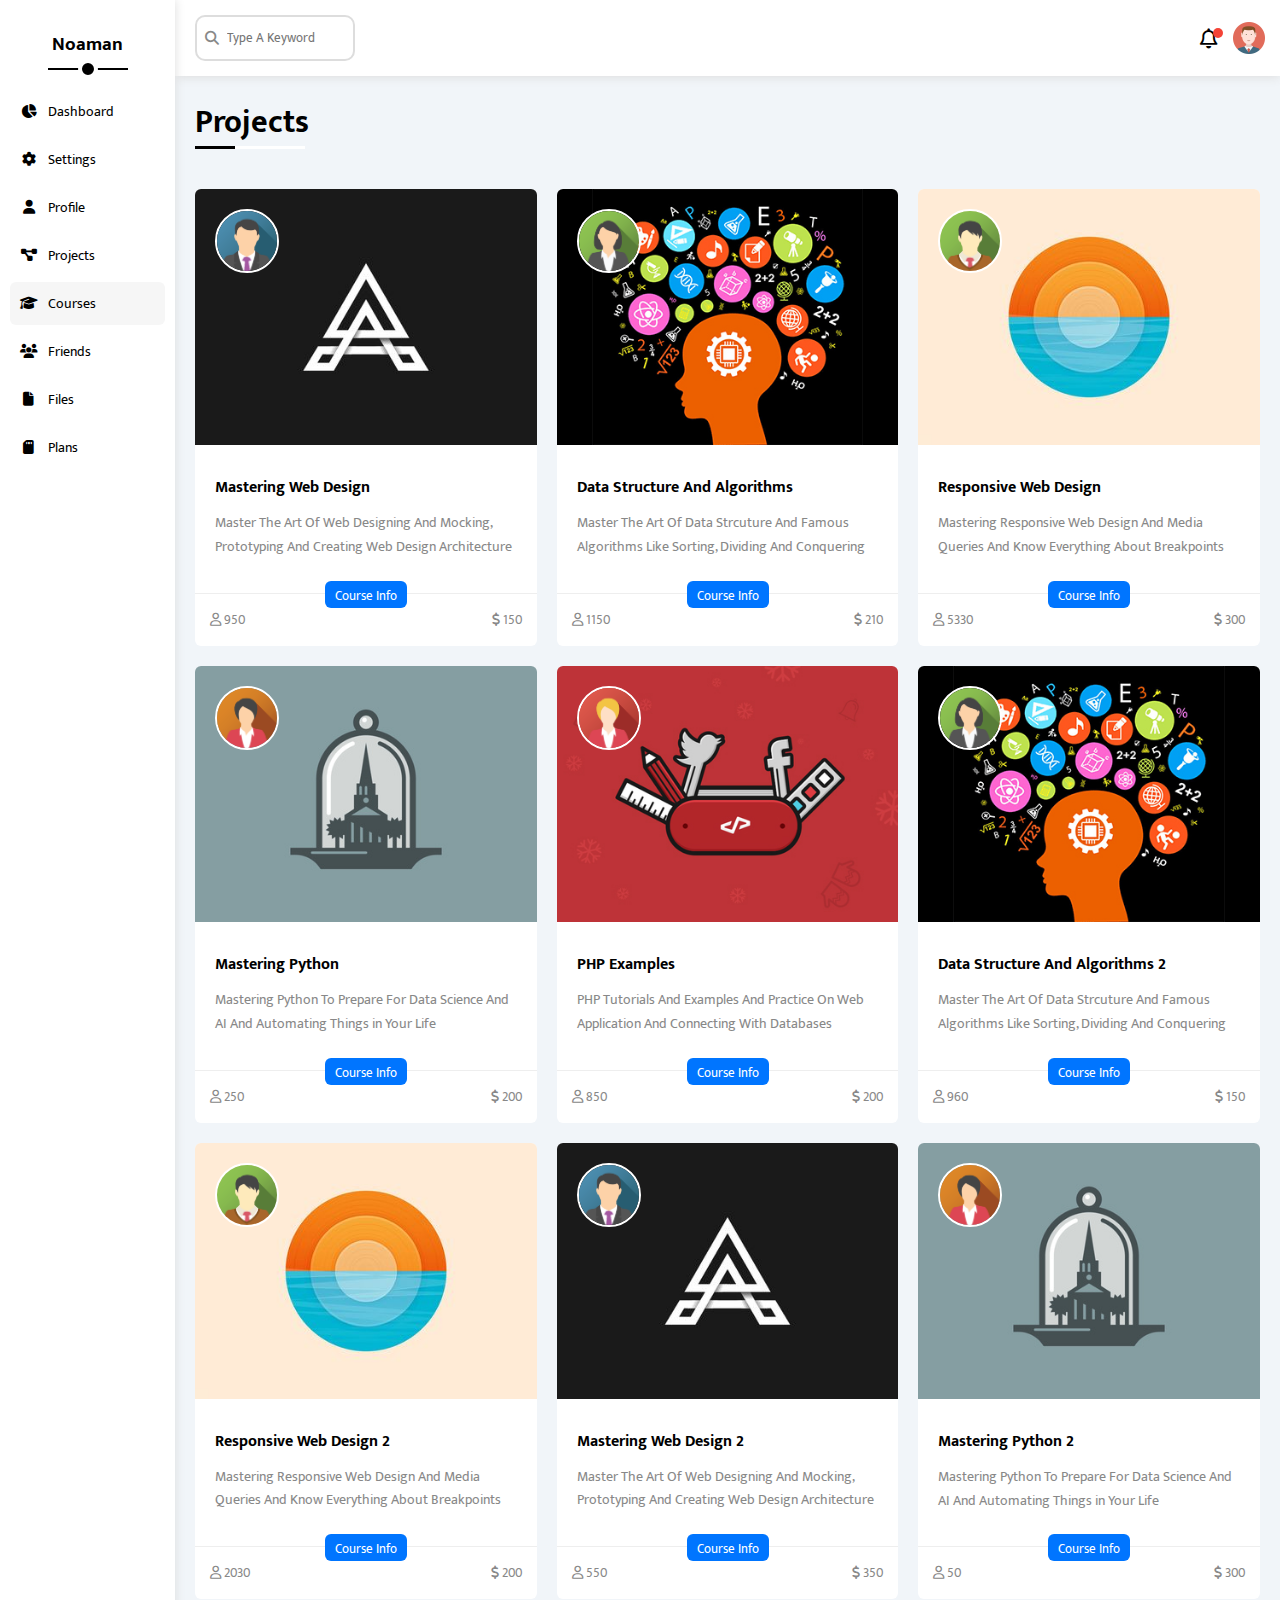
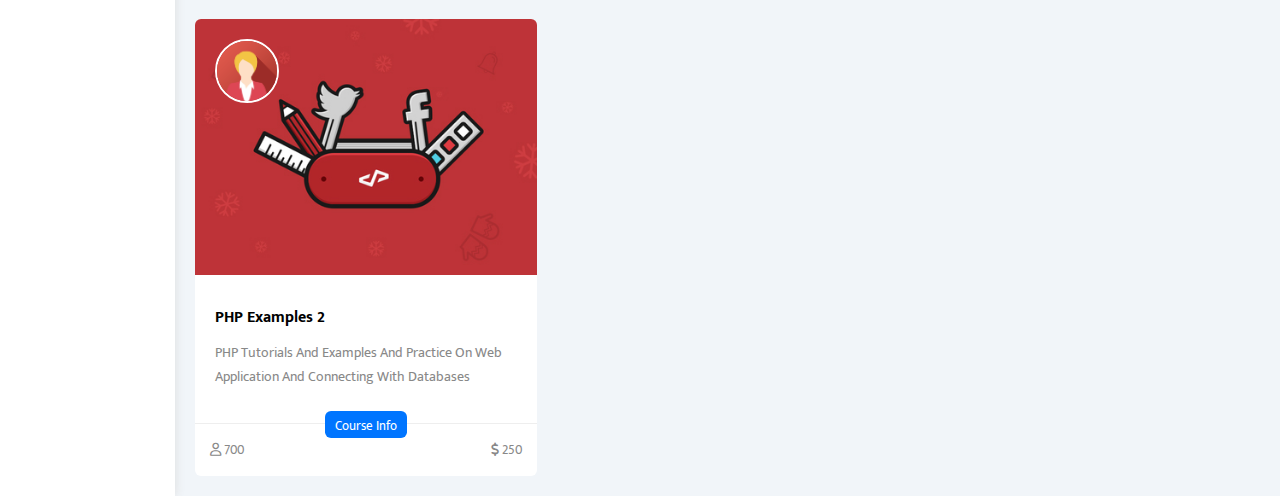
==== courses.html @ a77e534e "75% is done" ====
<!DOCTYPE html>
<html lang="en">

<head>
  <meta charset="UTF-8">
  <meta http-equiv="X-UA-Compatible" content="IE=edge">
  <meta name="viewport" content="width=device-width, initial-scale=1.0">
  <title>Courses</title>

  <link rel="preconnect" href="https://fonts.googleapis.com">
  <link rel="preconnect" href="https://fonts.gstatic.com" crossorigin>
  <link href="https://fonts.googleapis.com/css2?family=Mukta:wght@200;300;400;500;600;700;800&display=swap"
    rel="stylesheet">
  <link rel="icon" href="imgs/team-01.png">
  <link rel="preconnect" href="https://fonts.googleapis.com">
  <link rel="preconnect" href="https://fonts.gstatic.com" crossorigin>
  <link
    href="https://fonts.googleapis.com/css2?family=Open+Sans:ital,wght@0,300;0,400;0,500;0,600;0,700;0,800;1,300;1,400;1,500;1,600;1,700;1,800&display=swap"
    rel="stylesheet">

  <link rel="stylesheet" href="CSS/all.min.css">
  <link rel="stylesheet" href="CSS/framework.css">
  <link rel="stylesheet" href="CSS/style.css">
</head>

<body>
  <main class="page d-flex">
    <aside class="sidebar bg-white p-10 p-relative">
      <h3 class="p-relative text-c">Noaman</h3>
      <ul>
        <li><a class="d-flex align-center fs-14 c-black rad-6 p-10" href="index.html">
            <i class="fa-solid fa-chart-pie fa-fw"></i>
            <span class="hide-mobile">Dashboard</span>
          </a></li>

        <li><a class="d-flex align-center fs-14 c-black rad-6 p-10" href="index.html">
            <i class="fa-solid fa-gear fa-fw"></i>
            <span class="hide-mobile">Settings</span>
          </a></li>

        <li><a class=" d-flex align-center fs-14 c-black rad-6 p-10" href="index.html">
            <i class="fa-solid fa-user fa-fw"></i>
            <span class="hide-mobile">Profile</span>
          </a></li>

        <li><a class="d-flex align-center fs-14 c-black rad-6 p-10" href="index.html">
            <i class="fa-solid fa-diagram-project fa-fw"></i>
            <span class="hide-mobile">Projects</span>
          </a></li>

        <li><a class="active d-flex align-center fs-14 c-black rad-6 p-10" href="index.html">
            <i class="fa-solid fa-graduation-cap fa-fw"></i>
            <span class="hide-mobile">Courses</span>
          </a></li>

        <li><a class="d-flex align-center fs-14 c-black rad-6 p-10" href="index.html">
            <i class="fa-solid fa-users fa-fw"></i>
            <span class="hide-mobile">Friends</span>
          </a></li>

        <li><a class="d-flex align-center fs-14 c-black rad-6 p-10" href="index.html">
            <i class="fa-solid fa-file fa-fw"></i>
            <span class="hide-mobile">Files</span>
          </a></li>

        <li><a class="d-flex align-center fs-14 c-black rad-6 p-10" href="index.html">
            <i class="fa-solid fa-sd-card fa-fw"></i>
            <span class="hide-mobile">Plans</span>
          </a></li>
      </ul>
    </aside>

    <section class="content w-full h-flow">
      <div class="head bg-white p-15 between-flex">
        <div class="search p-relative">
          <input class="p-10 b-ccc rad-10" type="search" placeholder="Type A Keyword">
        </div>
        <div class="icons d-flex align-center">
          <span class="notification p-relative d-flex">
            <i class="fa-regular fa-bell fa-lg click"></i>
          </span>
          <img class="click" src="imgs/avatar.png" alt="avatar">
        </div>
      </div>


      <h1 class="p-relative">Projects</h1>

      <div class="courses-page d-grid gap-20 m-20">
        <div class="course bg-white rad-6 p-relative">
          <img src="imgs/course-01.jpg" alt="course" class="cover">
          <img src="imgs/team-01.png" alt="instructor" class="instructor">
          <div class="p-20">
            <h4 class="m-0">Mastering Web Design</h4>
            <p class="description c-grey mt-10 fs-14">Master The Art Of Web Designing And Mocking, Prototyping And
              Creating Web Design Architecture</p>
          </div>
          <div class="info p-15 p-relative between-flex">
            <span class="title bg-blue c-white btn-shape c-pointer">Course Info</span>
            <span class="c-grey">
              <i class="fa-regular fa-user"></i>
              950
            </span>
            <span class="c-grey">
              <i class="fa-solid fa-dollar-sign"></i>
              150
            </span>
          </div>
        </div>



        <div class="course bg-white rad-6 p-relative">
          <img src="imgs/course-02.jpg" alt="course" class="cover">
          <img src="imgs/team-02.png" alt="instructor" class="instructor">
          <div class="p-20">
            <h4 class="m-0">Data Structure And Algorithms</h4>
            <p class="description c-grey mt-10 fs-14">Master The Art Of Data Strcuture And Famous Algorithms Like
              Sorting, Dividing And Conquering</p>
          </div>
          <div class="info p-15 p-relative between-flex">
            <span class="title bg-blue c-white btn-shape c-pointer">Course Info</span>
            <span class="c-grey">
              <i class="fa-regular fa-user"></i>
              1150
            </span>
            <span class="c-grey">
              <i class="fa-solid fa-dollar-sign"></i>
              210
            </span>
          </div>
        </div>



        <div class="course bg-white rad-6 p-relative">
          <img src="imgs/course-03.jpg" alt="course" class="cover">
          <img src="imgs/team-03.png" alt="instructor" class="instructor">
          <div class="p-20">
            <h4 class="m-0">Responsive Web Design</h4>
            <p class="description c-grey mt-10 fs-14">Mastering Responsive Web Design And Media Queries And Know
              Everything About Breakpoints</p>
          </div>
          <div class="info p-15 p-relative between-flex">
            <span class="title bg-blue c-white btn-shape c-pointer">Course Info</span>
            <span class="c-grey">
              <i class="fa-regular fa-user"></i>
              5330
            </span>
            <span class="c-grey">
              <i class="fa-solid fa-dollar-sign"></i>
              300
            </span>
          </div>
        </div>



        <div class="course bg-white rad-6 p-relative">
          <img src="imgs/course-04.jpg" alt="course" class="cover">
          <img src="imgs/team-04.png" alt="instructor" class="instructor">
          <div class="p-20">
            <h4 class="m-0">Mastering Python</h4>
            <p class="description c-grey mt-10 fs-14">Mastering Python To Prepare For Data Science And AI And Automating
              Things in Your Life</p>
          </div>
          <div class="info p-15 p-relative between-flex">
            <span class="title bg-blue c-white btn-shape c-pointer">Course Info</span>
            <span class="c-grey">
              <i class="fa-regular fa-user"></i>
              250
            </span>
            <span class="c-grey">
              <i class="fa-solid fa-dollar-sign"></i>
              200
            </span>
          </div>
        </div>



        <div class="course bg-white rad-6 p-relative">
          <img src="imgs/course-05.jpg" alt="course" class="cover">
          <img src="imgs/team-05.png" alt="instructor" class="instructor">
          <div class="p-20">
            <h4 class="m-0">PHP Examples</h4>
            <p class="description c-grey mt-10 fs-14">PHP Tutorials And Examples And Practice On Web Application And
              Connecting With Databases</p>
          </div>
          <div class="info p-15 p-relative between-flex">
            <span class="title bg-blue c-white btn-shape c-pointer">Course Info</span>
            <span class="c-grey">
              <i class="fa-regular fa-user"></i>
              850
            </span>
            <span class="c-grey">
              <i class="fa-solid fa-dollar-sign"></i>
              200
            </span>
          </div>
        </div>


        <div class="course bg-white rad-6 p-relative">
          <img src="imgs/course-02.jpg" alt="course" class="cover">
          <img src="imgs/team-02.png" alt="instructor" class="instructor">
          <div class="p-20">
            <h4 class="m-0">Data Structure And Algorithms 2</h4>
            <p class="description c-grey mt-10 fs-14">Master The Art Of Data Strcuture And Famous Algorithms Like
              Sorting, Dividing And Conquering</p>
          </div>
          <div class="info p-15 p-relative between-flex">
            <span class="title bg-blue c-white btn-shape c-pointer">Course Info</span>
            <span class="c-grey">
              <i class="fa-regular fa-user"></i>
              960
            </span>
            <span class="c-grey">
              <i class="fa-solid fa-dollar-sign"></i>
              150
            </span>
          </div>
        </div>


        <div class="course bg-white rad-6 p-relative">
          <img src="imgs/course-03.jpg" alt="course" class="cover">
          <img src="imgs/team-03.png" alt="instructor" class="instructor">
          <div class="p-20">
            <h4 class="m-0">Responsive Web Design 2</h4>
            <p class="description c-grey mt-10 fs-14">Mastering Responsive Web Design And Media Queries And Know
              Everything About Breakpoints</p>
          </div>
          <div class="info p-15 p-relative between-flex">
            <span class="title bg-blue c-white btn-shape c-pointer">Course Info</span>
            <span class="c-grey">
              <i class="fa-regular fa-user"></i>
              2030
            </span>
            <span class="c-grey">
              <i class="fa-solid fa-dollar-sign"></i>
              200
            </span>
          </div>
        </div>

        <div class="course bg-white rad-6 p-relative">
          <img src="imgs/course-01.jpg" alt="course" class="cover">
          <img src="imgs/team-01.png" alt="instructor" class="instructor">
          <div class="p-20">
            <h4 class="m-0">Mastering Web Design 2</h4>
            <p class="description c-grey mt-10 fs-14">Master The Art Of Web Designing And Mocking, Prototyping And
              Creating Web Design Architecture</p>
          </div>
          <div class="info p-15 p-relative between-flex">
            <span class="title bg-blue c-white btn-shape c-pointer">Course Info</span>
            <span class="c-grey">
              <i class="fa-regular fa-user"></i>
              550
            </span>
            <span class="c-grey">
              <i class="fa-solid fa-dollar-sign"></i>
              350
            </span>
          </div>
        </div>

        <div class="course bg-white rad-6 p-relative">
          <img src="imgs/course-04.jpg" alt="course" class="cover">
          <img src="imgs/team-04.png" alt="instructor" class="instructor">
          <div class="p-20">
            <h4 class="m-0">Mastering Python 2</h4>
            <p class="description c-grey mt-10 fs-14">Mastering Python To Prepare For Data Science And AI And Automating
              Things in Your Life</p>
          </div>
          <div class="info p-15 p-relative between-flex">
            <span class="title bg-blue c-white btn-shape c-pointer">Course Info</span>
            <span class="c-grey">
              <i class="fa-regular fa-user"></i>
              50
            </span>
            <span class="c-grey">
              <i class="fa-solid fa-dollar-sign"></i>
              300
            </span>
          </div>
        </div>



        <div class="course bg-white rad-6 p-relative">
          <img src="imgs/course-05.jpg" alt="course" class="cover">
          <img src="imgs/team-05.png" alt="instructor" class="instructor">
          <div class="p-20">
            <h4 class="m-0">PHP Examples 2</h4>
            <p class="description c-grey mt-10 fs-14">PHP Tutorials And Examples And Practice On Web Application And
              Connecting With Databases</p>
          </div>
          <div class="info p-15 p-relative between-flex">
            <span class="title bg-blue c-white btn-shape c-pointer">Course Info</span>
            <span class="c-grey">
              <i class="fa-regular fa-user"></i>
              700
            </span>
            <span class="c-grey">
              <i class="fa-solid fa-dollar-sign"></i>
              250
            </span>
          </div>
        </div>




      </div>



      <!-- <label>
          <input type="checkbox" class="toggle-checkbox" checked>
          <div class="toggle-switch"></div>
        </label> -->

    </section>


</html>
---- CSS/framework.css ----
:root {
  --blue-color: #0075ff;
  --blue-alt-color: #0d69d5;
  --orange-color: #f59e0b;
  --green-color: #22c55e;
  --red-color: #f44336;
  --grey-color: #888;
}

/* @ Box */

@media (max-width: 767px) {
}
.d-block {
  display: block;
}
.d-flex {
  display: flex;
}

.d-grid {
  display: grid;
}
.gap-10 {
  gap: 10px;
}
.gap-20 {
  gap: 20px;
}

.align-center {
  align-items: center;
}
.space-between {
  justify-content: space-between;
}
/* @ Position */
.p-relative {
  position: relative;
}

/* @ OVerflow */
.h-flow {
  overflow: hidden;
}

/* @ Size */
.h-full {
  height: 100%;
}
.h-100 {
  height: 100px;
}
.w-full {
  width: 100%;
}
.w-fit {
  width: fit-content;
}
.w-100 {
  width: 100px;
}

/* @ Padding */
.p-10 {
  padding: 10px;
}
.p-15 {
  padding: 15px;
}
.p-20 {
  padding: 20px;
}
.pt-15 {
  padding-top: 15px;
}
.pt-20 {
  padding-top: 20px;
}
.pl-15 {
  padding-left: 15px;
}
.pb-10 {
  padding-bottom: 10px;
}
.pb-15 {
  padding-bottom: 15px;
}
.pb-20 {
  padding-bottom: 20px;
}
/* @ Margin */
.m-0 {
  margin: 0;
}
.m-15 {
  margin: 15px;
}
.m-20 {
  margin: 20px;
}

.mt-0 {
  margin-top: 0;
}
.mt-5 {
  margin-top: 5px;
}
.mt-10 {
  margin-top: 10px;
}
.mt-15 {
  margin-top: 15px;
}

.mt-20 {
  margin-top: 20px;
}
.mt-25 {
  margin-top: 25px;
}
.mr-5 {
  margin-right: 5px;
}
.mr-10 {
  margin-right: 10px;
}
.mr-15 {
  margin-right: 15px;
}
.mb-0 {
  margin-bottom: 0;
}
.mb-5 {
  margin-bottom: 5px;
}
.mb-10 {
  margin-bottom: 10px;
}
.mb-15 {
  margin-bottom: 15px;
}
.mb-20 {
  margin-bottom: 20px;
}
.ml-5 {
  margin-left: 5px;
}
.ml-15 {
  margin-left: 15px;
}

/* @ Color */
.bg-eee {
  background-color: #eee;
}
.bg-white {
  background-color: white;
}
.bg-blue {
  background-color: var(--blue-color, #0075ff);
}
.bg-orange {
  background-color: var(--orange-color, #f59e0b);
}
.bg-green {
  background-color: var(--green-color, #22c55e);
}
.bg-red {
  background-color: var(--red-color, #f44336);
}
.c-white {
  color: white;
}
.c-black {
  color: black;
}
.c-grey {
  color: var(--grey-color, #888);
}
.c-blue {
  color: var(--blue-color, #0075ff);
}
.c-orange {
  color: var(--orange-color, #f59e0b);
}
.c-green {
  color: var(--green-color, #22c55e);
}
.c-red {
  color: var(--red-color, #f44336);
}

/* @ Border */
.rad-6 {
  border-radius: 6px;
}
.rad-10 {
  border-radius: 10px;
}
.rad-half {
  border-radius: 50%;
}
.b-b-eee {
  border-bottom: 1px solid #eee;
}

/* @ Font */
.text-c {
  text-align: center;
}
@media (max-width: 767px) {
  .text-c-mobile {
    text-align: center;
  }
}
.fs-13 {
  font-size: 13px;
}
.fs-14 {
  font-size: 14px;
}
.fs-15 {
  font-size: 15px;
}
.fs-16 {
  font-size: 16px;
}
.fs-25 {
  font-size: 25px;
}
.fw-bold {
  font-weight: bold;
}

/* @ Components */
.center-flex {
  display: flex;
  align-items: center;
  justify-content: center;
}
.between-flex {
  display: flex;
  align-items: center;
  justify-content: space-between;
}
.f-wrap {
  flex-wrap: wrap;
}

.btn-shape {
  padding: 4px 10px;
  border-radius: 6px;
}

.b-ccc {
  border: 1px solid #ccc;
}
.b-none {
  border: none;
}

@media (max-width: 767px) {
  .block-mobile {
    display: block;
  }
  .hide-mobile {
    display: none;
  }
}

.click {
  cursor: pointer;
}

.c-pointer {
  cursor: pointer;
}
---- CSS/style.css ----
:root {
  --blue-color: #0075ff;
  --blue-alt-color: #0d69d5;
  --orange-color: #f59e0b;
  --green-color: #22c55e;
  --red-color: #f44336;
  --grey-color: #888;
}

* {
  box-sizing: border-box;
  font-family: "Mukta", sans-serif;

  --main-color: ;
}

body {
  margin: 0;
}
*:focus {
  outline: none;
}
a {
  text-decoration: none;
}

.page {
  min-height: 100vh;
  background-color: #f1f5f9;
}
ul {
  list-style: none;
  padding: 0;
}

input:focus::placeholder {
  opacity: 0;
}
textarea:focus::placeholder {
  opacity: 0;
}

::-webkit-scrollbar {
  width: 12px;
}
::-webkit-scrollbar-track {
  background-color: white;
}
::-webkit-scrollbar-thumb {
  background-color: var(--blue-color, #0075ff);
}
::-webkit-scrollbar-thumb:hover {
  background-color: var(--blue-alt-color, #0d69d5);
}

/* Section Sidebar */

aside {
  box-shadow: 0 0 10px #ddd;
  width: 200px;
}
aside > h3 {
  margin-bottom: 30px;
}
@media (min-width: 768px) {
  aside > h3::before,
  aside > h3::after {
    content: "";
    background-color: black;
    position: absolute;
    left: 50%;
    transform: translateX(-50%);
  }
  aside > h3::before {
    width: 80px;
    height: 2px;
    bottom: -10px;
  }
  aside > h3::after {
    width: 12px;
    height: 12px;
    border-radius: 50%;
    border: 4px solid white;
    bottom: -19px;
  }
}

aside ul li a {
  transition: 0.3s;
  margin-bottom: 5px;
}

@media (max-width: 767px) {
  aside ul li a {
    flex-direction: column;
  }
}

aside ul li a span {
  font-size: 14px;
  margin-left: 10px;
}
aside ul li a:hover,
aside ul li a.active {
  background-color: #f6f6f6;
}

@media (max-width: 767px) {
  aside {
    width: 62px;
  }
  aside > h3 {
    font-size: 13px;
    margin-bottom: 20px;
  }
}
/* Section Content */
.content {
}
.head {
  box-shadow: 0 1px 10px #ddd;
}
.head .search::before {
  position: absolute;
  font-family: var(--fa-style-family-classic);
  content: "\f002";
  font-weight: 900;
  font-size: 14px;
  left: 15px;
  top: 50%;
  transform: translateY(-50%);
  color: var(--grey-color, #888);
}
.head input[type="search"] {
  margin-left: 5px;
  padding-left: 30px;
  width: 160px;
  transition: width 0.3s;
  border: 2px solid #ddd;
}
.head input[type="search"]:focus {
  width: 200px;
}
.head input[type="search"]:focus::placeholder {
  opacity: 0;
}

.head .icons .notification::before {
  background-color: var(--red-color);
  content: "";
  width: 10px;
  height: 10px;
  border-radius: 50%;
  position: absolute;
  top: -10px;
  right: -5px;
}

.head .icons img {
  width: 32px;
  height: 32px;
  margin-left: 15px;
}

h1 {
  margin: 20px 20px 40px;
}
h1::before,
h1::after {
  content: "";
  height: 3px;
  position: absolute;
  left: 0;
  bottom: 0;
}
h1::before {
  background-color: white;
  width: 110px;
}

h1::after {
  background-color: black;
  width: 40px;
}

.wrapper {
  grid-template-columns: repeat(auto-fill, minmax(450px, 1fr));
  margin: 20px;
}

@media (max-width: 767px) {
  .wrapper {
    grid-template-columns: minmax(200px, 1fr);
    margin-left: 10px;
    margin-right: 10px;
    gap: 10px;
  }
}

/* Section Welcome */

.welcome {
  overflow: hidden;
}
.welcome .intro img {
  width: 170px;
  margin-bottom: -10px;
}
.welcome .avatar {
  width: 64px;
  height: 64px;
  border-radius: 50%;
  border: 2px solid white;
  padding: 3px;
  box-shadow: 0 0 5px #ddd;
  margin-left: 20px;
  margin-top: -32px;
}
.welcome .body {
  border-top: 1px solid #eee;
  border-bottom: 1px solid #eee;
}
.welcome .body > div {
  flex: 1;
}
.welcome .visit {
  margin: 0 15px 15px auto;
  transition: 0.3s;
}
.welcome .visit:hover {
  background-color: var(--blue-alt-color, #0d69d5);
}
@media (max-width: 767px) {
  .welcome .intro {
    padding-bottom: 30px;
  }
  .welcome .avatar {
    margin-left: 0;
  }
  .welcome .body {
  }
  .welcome .body > div:not(:last-child) {
    margin-bottom: 20px;
  }
}

/* Section Quick Draft */
.quick-draft textarea {
  resize: none;
  min-height: 180px;
}
.quick-draft .save {
  margin-left: auto;
  transition: 0.3s;
  cursor: pointer;
}
.quick-draft .save:hover {
  background-color: var(--blue-alt-color, #0d69d5);
}

/* Section Targets */
.targets .targets-row .icon {
  width: 80px;
  height: 80px;
  margin-right: 15px;
}
.targets .details {
  flex: 1;
}
.targets .details .progress {
  height: 4px;
}
.targets .details .progress > span {
  position: absolute;
  left: 0;
  top: 0;
  height: 100%;
}
.targets .details .progress > span span {
  position: absolute;
  bottom: 16px;
  right: -16px;
  color: white;
  padding: 2px 5px;
  border-radius: 6px;
  font-size: 12px;
}
.targets .details .progress > span span::after {
  content: "";
  border-color: transparent;
  border-width: 5px;
  border-style: solid;
  position: absolute;
  bottom: -10px;
  left: 50%;
  transform: translateX(-50%);
}
.targets .details .progress > .blue span::after {
  border-top-color: var(--blue-color, #0075ff);
}
.targets .details .progress > .orange span::after {
  border-top-color: var(--orange-color, #f59e0b);
}
.targets .details .progress > .green span::after {
  border-top-color: var(--green-color, #22c55e);
}
.blue .icon,
.blue .progress {
  background-color: rgb(0, 117, 255, 0.2);
}
.orange .icon,
.orange .progress {
  background-color: rgb(245, 158, 11, 0.2);
}
.green .icon,
.green .progress {
  background-color: rgb(34, 197, 94, 0.2);
}

/* Section Tickets */
.tickets .box {
  width: calc(50% - 10px);
}
@media (max-width: 767px) {
  .tickets .box {
    width: 100%;
  }
}

/* Section News */
.latest-news {
}

.latest-news .news-row {
}
.latest-news .news-row:not(:last-of-type) {
  margin-bottom: 20px;
  padding-bottom: 20px;
  border-bottom: 1px solid #eee;
}
.latest-news .news-row img {
  border-radius: 6px;
  width: 100px;
  margin-right: 15px;
}
.latest-news .news-row .info {
  flex: 1;
}

.latest-news .news-row .info h3 {
  margin: 0 0 5px;
  font-size: 16px;
}
@media (max-width: 767px) {
  .latest-news .news-row {
    display: block;
  }
  .latest-news .news-row .label {
    margin: 10px auto;
  }
}

/* Section Tasks */
.tasks .task-row:not(:last-of-type) {
  margin-bottom: 12px;
  padding-bottom: 12px;
  border-bottom: 1px solid #eee;
}

.task-row .info {
  flex: 1;
}
.tasks .done {
  opacity: 0.3;
}
.tasks .done h3,
.tasks .done p {
  text-decoration: line-through;
}

.tasks .delete {
  cursor: pointer;
  transition: 0.3s;
}
.tasks .delete:hover {
  color: var(--red-color, #f44336);
}

/* Section Latest Uploads */

.latest-uploads {
}
.latest-uploads ul li:not(:last-child) {
  border-bottom: 1px solid #eee;
}
.latest-uploads ul li img {
  width: 40px;
  height: 40px;
}

/* Section Last Projects */
.last-project ul::before {
  content: "";
  position: absolute;
  left: 11px;
  width: 2px;
  height: 100%;
  background-color: var(--blue-color, #0075ff);
}
.last-project ul li::before {
  content: "";
  width: 20px;
  height: 20px;
  border-radius: 50%;
  display: block;
  background-color: white;
  border: 2px solid white;
  outline: 2px solid var(--blue-color, #0075ff);
  margin-right: 15px;
  z-index: 1;
}
.last-project ul li.done::before {
  content: "";
  background-color: #0075ff;
}
.last-project ul li.current::before {
  content: "";
  animation: change-color 0.8s infinite alternate;
}
.last-project .launch-icon {
  position: absolute;
  right: 0;
  bottom: 0;
  width: 140px;
  opacity: 0.4;
}

/* Section Reminders */
.reminders ul li .key {
  width: 15px;
  height: 15px;
}
.reminders ul li > .blue {
  border-left: 2px solid var(--blue-color, #0075ff);
}
.reminders ul li > .green {
  border-left: 2px solid var(--green-color, #22c55e);
}
.reminders ul li > .red {
  border-left: 2px solid var(--red-color, #f44336);
}
.reminders ul li > .orange {
  border-left: 2px solid var(--orange-color, #f59e0b);
}

/* Section Latest Post */
.latest-post .top > img {
  width: 50px;
  height: 50px;
}

.latest-post .post-content {
  min-height: 170px;
  line-height: 1.8;
}

.latest-post .bottom div {
  cursor: pointer;
  transition: 0.2s;
}
.latest-post .likes:hover {
  color: var(--red-color, #f44336);
}
.latest-post .comments:hover {
  color: var(--blue-color, #0075ff);
}

/* Section Social Media */
.social-media .box {
  padding-left: 70px;
}
.social-media .box i {
  position: absolute;
  top: 0;
  left: 0;
  width: 52px;
  transition: 0.3s;
}
.social-media .box i:hover {
  transform: rotate(10deg);
}

.social-media .twitter i,
.social-media .twitter a {
  background-color: #1da1f2;
}

.social-media .twitter {
  background-color: rgb(29, 161, 242, 20%);
  color: #1da1f2;
}
.social-media .facebook i,
.social-media .facebook a {
  background-color: #1877f2;
}

.social-media .facebook {
  background-color: rgb(24, 119, 242, 20%);
  color: #1877f2;
}
.social-media .youtube i,
.social-media .youtube a {
  background-color: red;
}

.social-media .youtube {
  background-color: rgb(255, 0, 0, 20%);
  color: red;
}
.social-media .linkedin i,
.social-media .linkedin a {
  background-color: #0077b5;
}

.social-media .linkedin {
  background-color: rgb(0, 119, 181, 20%);
  color: #0077b5;
}

/* Section Projects Table */

.projects {
}

.projects .responsive-table {
  overflow-x: auto;
}
.projects table {
  min-width: 1000px;
  border-spacing: 0;
}
.projects table thead td {
  background-color: #eee;
  font-weight: bold;
}
.projects table td {
  padding: 15px;
}
.projects table tbody tr:hover td {
  background-color: #faf7f7;
}
.projects table tbody td {
  border-bottom: 1px solid #eee;
  border-left: 1px solid #eee;
  transition: 0.2s;
}
.projects table tbody td:last-child {
  border-right: 1px solid #eee;
}
.projects table img {
  width: 32px;
  height: 32px;
  border-radius: 50%;
  padding: 2px;
  background-color: white;
}
.projects table img:not(:first-child) {
  margin-left: -20px;
}

/* Page Settings Start*/

.settings-page {
  grid-template-columns: repeat(auto-fill, minmax(500px, 1fr));
}
@media (max-width: 767px) {
  .settings-page {
    grid-template-columns: minmax(100px, 1fr);
    margin-left: 10px;
    margin-right: 10px;
    gap: 10px;
  }
}
.settings-page .close-message {
  resize: none;
  border: 1px solid #ccc;
  min-height: 150px;
}
.settings-page .email {
  display: inline-flex;
  width: calc(100% - 80px);
}

.settings-page .sec-box {
  padding-bottom: 15px;
}
.settings-page .sec-box:not(:last-of-type) {
  border-bottom: 1px solid #eee;
}

.settings-page .social-boxs i {
  width: 40px;
  height: 40px;
  background-color: #f6f6f6;
  border: 1px solid #ddd;
  border-right: none;
  border-radius: 6px 0 0 6px;
  transition: 0.3s;
}
.settings-page .social-boxs input {
  height: 40px;
  background-color: #f6f6f6;
  border: 1px solid #ddd;
  padding-left: 10px;
  border-radius: 0 6px 6px 0;
}
.settings-page .social-boxs > div:focus-within i {
  color: black;
}

.widgets-control .control input {
  appearance: none;
  display: none;
}
.widgets-control .control label {
  padding-left: 30px;
  cursor: pointer;
  position: relative;
}
.widgets-control .control label::before,
.widgets-control .control label::after {
  border-radius: 4px;
  position: absolute;
  left: 0;
  top: 50%;
  margin-top: -9px;
  transition: 0.3s;
}
.widgets-control .control label::before {
  content: "";
  width: 14px;
  height: 14px;
  border: 2px solid var(--grey-color, #888);
}
.widgets-control .control label:hover::before {
  border-color: var(--blue-alt-color, #0d69d5);
}
.widgets-control .control label::after {
  font-family: var(--fa-style-family-classic);
  content: "\f00c";
  font-weight: 900;
  background-color: var(--blue-color, #0075ff);
  color: white;
  font-size: 13px;
  height: 18px;
  width: 18px;
  display: flex;
  justify-content: center;
  align-items: center;
  transform: scale(0) rotate(1turn);
}
.widgets-control .control input[type="checkbox"]:checked + label::after {
  transform: scale(1);
}

.backup-control input[type="radio"] {
  appearance: none;
  display: none;
}
.backup-control .date label {
  padding-left: 30px;
  cursor: pointer;
  position: relative;
}
.backup-control .date label::before,
.backup-control .date label::after {
  content: "";
  position: absolute;
  border-radius: 50%;
}
.backup-control .date label::before {
  width: 18px;
  height: 18px;
  border: 2px solid var(--grey-color, #888);
  left: 0;
  margin-top: -11px;
  top: 50%;
}
.backup-control .date label::after {
  width: 12px;
  height: 12px;
  background-color: var(--blue-color, #0075ff);
  left: 5px;
  top: 8px;
  transition: 0.2s;
  transform: scale(0);
}
.backup-control .date input[type="radio"]:checked + label::before {
  border-color: var(--blue-color, #0075ff);
}
.backup-control .date input[type="radio"]:checked + label::after {
  transform: scale(1);
}

.backup-control .servers {
  border-top: 1px solid #eee;
  padding-top: 20px;
}
@media (max-width: 767px) {
  .backup-control .servers {
    flex-wrap: wrap;
  }
}
.backup-control .servers .server {
  border: 2px solid #eee;
  position: relative;
}
.backup-control .servers .server label {
  cursor: pointer;
}
.backup-control .servers input[type="radio"]:checked + .server {
  border-color: var(--blue-color, #0075ff);
  color: var(--blue-color, #0075ff);
}

/* Page Settings End*/

/* Page Profile Start */
@media (max-width: 767px) {
  .profile-page .overview {
    flex-direction: column;
  }
}
.profile-page .avatar-box {
  width: 300px;
}
@media (min-width: 768px) {
  .profile-page .avatar-box {
    border-right: 1px solid #eee;
  }
}
.profile-page .avatar-box > img {
  width: 120px;
  height: 120px;
}

.profile-page .avatar-box .level {
  height: 6px;
  margin: auto;
  width: 70%;
}
.profile-page .avatar-box .level span {
  position: absolute;
  left: 0;
  top: 0;
  height: 100%;
  border-radius: 6px;
  background-color: var(--blue-color, #0075ff);
}

.profile-page .info-box .box {
  border-bottom: 1px solid #eee;
  transition: 0.3s;
}
.profile-page .info-box .box:hover {
  background-color: #f9f9f9;
}
.profile-page .info-box .box > div {
  min-width: 250px;
  padding: 10px 0 0;
}
@media (max-width: 767px) {
  .profile-page .info-box .box > div {
    width: 100%;
  }
  .profile-page .info-box .box > div:last-of-type > label {
    display: flex;
    justify-content: center;
  }
}
.profile-page .info-box h4 {
  font-weight: normal;
}

.profile-page .info-box .box .toggle-switch {
  height: 26px;
}
.profile-page .info-box .box .toggle-switch::before {
  height: 18px;
  width: 18px;
}
.profile-page .info-box .box .toggle-checkbox:checked + .toggle-switch::before {
  left: 55px;
}

@media (max-width: 767px) {
  .profile-page .other-data {
    flex-direction: column;
  }
}

.profile-page .skills-card {
  flex-grow: 1;
}
.profile-page .skills-card ul li {
  padding: 15px 0;
}
.profile-page .skills-card ul li:not(:last-child) {
  border-bottom: 1px solid #eee;
}
.profile-page .skills-card ul li span {
  display: inline-flex;
  padding: 4px 10px;
  background-color: #eee;
  border-radius: 6px;
  font-size: 14px;
}
.profile-page .skills-card ul li span:not(:last-child) {
  margin-right: 5px;
}

.profile-page .activities {
  flex-grow: 2;
}

.profile-page .activities .activity {
}
.profile-page .activities .activity:not(:last-of-type) {
  border-bottom: 1px solid #eee;
  padding-bottom: 20px;
  margin-bottom: 20px;
}

.profile-page .activities .activity img {
  width: 64px;
  height: 64px;
  border-radius: 50%;
  margin-right: 10px;
}
@media (min-width: 768px) {
  .profile-page .activities .activity .date {
    margin-left: auto;
    text-align: right;
  }
}
@media (max-width: 767px) {
  .profile-page .activities .activity {
    flex-direction: column;
  }

  .profile-page .activities .activity img {
    margin: 0 auto 15px;
  }
  .profile-page .activities .activity .date {
    margin-top: 15px;
  }
}

/* Page Profile End */
/* Page Projects Start */
.projects-page {
  grid-template-columns: repeat(auto-fill, minmax(500px, 1fr));
}
@media (max-width: 767px) {
  .projects-page {
    grid-template-columns: minmax(200px, 1fr);
    margin-left: 10px;
    margin-right: 10px;
    gap: 10px;
  }
}

.projects-page .project .date {
  position: absolute;
  top: 10px;
  right: 10px;
}
.projects-page .project h4 {
}
.projects-page .project .team {
  position: relative;
  min-height: 80px;
}
.projects-page .project .team a {
  position: absolute;
  left: 0;
  bottom: 0;
}
.projects-page .project .team a:nth-child(2) {
  left: 25px;
}
.projects-page .project .team a:nth-child(3) {
  left: 50px;
}
.projects-page .project .team a:nth-child(4) {
  left: 75px;
}
.projects-page .project .team a:nth-child(5) {
  left: 100px;
}
.projects-page .project .team a:hover {
  z-index: 1000;
}
.projects-page .project .team a img {
  width: 40px;
  height: 40px;
  border-radius: 50%;
  border: 2px solid white;
}
.projects-page .project .do {
  justify-content: flex-end;
  border-top: 1px solid #eee;
  padding-top: 15px;
  margin-top: 15px;
}
.projects-page .project .do span {
  width: fit-content;
}
@media (max-width: 767px) {
  .projects-page .project .do {
    flex-wrap: wrap;
    justify-content: center;
  }
}
.projects-page .project .info {
  border-top: 1px solid #eee;
  margin-top: 15px;
  padding-top: 15px;
}
@media (max-width: 767px) {
  .projects-page .project .info {
    flex-direction: column;
    gap: 10px;
  }
}
.projects-page .project .info .prog {
  height: 8px;
  width: 260px;
  position: relative;
  border-radius: 6px;
}
.projects-page .project .info .prog span {
  position: absolute;
  top: 0;
  left: 0;
  height: 100%;
  border-radius: 6px;
}

/* Page Projects End */
/* Page Courses Start */
.courses-page {
  grid-template-columns: repeat(auto-fill, minmax(300px, 1fr));
}
@media (max-width: 767px) {
  .courses-page {
    grid-template-columns: minmax(200px, 1fr);
    margin-left: 10px;
    margin-right: 10px;
    gap: 10px;
  }
}
.courses-page .course {
  overflow: hidden;
}
.courses-page .course .cover {
  max-width: 100%;
  width: 100%;
}
.courses-page .course .instructor {
  position: absolute;
  width: 64px;
  height: 64px;
  border-radius: 50%;
  top: 20px;
  left: 20px;
  border: 2px solid white;
}
.courses-page .course .description {
  line-height: 1.7;
}
.courses-page .course .info {
  border-top: 1px solid #eee;
  font-size: 13px;
}
.courses-page .course .info .title{
  position: absolute;
  left: 50%;
  transform: translateX(-50%);
  top: -13px;
  font-size: 13px;
  height: 27px;
}

/* Page Courses End */
/* Page Friends Start */
.friends-page {
  grid-template-columns: repeat(auto-fill, minmax(300px, 1fr));
}
@media (max-width: 767px) {
  .friends-page {
    grid-template-columns: minmax(200px, 1fr);
    margin-left: 10px;
    margin-right: 10px;
    gap: 10px;
  }
}
.friends-page .contact {
  position: absolute;
  left: 10px;
  top: 10px;
}
.friends-page .contact i {
  background-color: #eee;
  padding: 10px;
  border-radius: 50%;
  color: #666;
  font-size: 13px;
  cursor: pointer;
  transition: .3s;
  
}
.friends-page .contact i:hover {
  background-color: var(--blue-color, #0075ff);
  color: white;
}
.friends-page .friend .icons {
  border-top: 1px solid #eee;
  border-bottom: 1px solid #eee;
  margin-top: 10px;
  margin-bottom: 15px;
  padding-top: 15px;
  padding-bottom: 15px;
}
.friends-page .friend .icons i{
  margin-right: 5px;
}
.friends-page .friend .icons .vip {
  position: absolute;
  right: 0;
  top: 50%;
  transform: translateY(-50%);
  font-size: 40px;
  opacity: .2;
  
}

  

/* Page Friends End */

.toggle-checkbox {
  appearance: none;
  display: none;
}
.toggle-switch {
  background-color: #ccc;
  width: 78px;
  height: 32px;
  border-radius: 15px;
  position: relative;
  transition: 0.3s;
  cursor: pointer;
}
.toggle-switch::before {
  font-family: var(--fa-style-family-classic);
  content: "\f00d";
  font-weight: 900;
  background-color: white;
  border-radius: 50%;
  width: 24px;
  height: 24px;
  transition: 0.3s;
  position: absolute;
  top: 4px;
  left: 4px;

  display: flex;
  justify-content: center;
  align-items: center;
  color: #aaa;
}
.toggle-checkbox:checked + .toggle-switch {
  background-color: var(--blue-color, #0075ff);
}
.toggle-checkbox:checked + .toggle-switch::before {
  left: 50px;
  color: var(--blue-color, #0075ff);
  content: "\f00c";
}

/* Animation */
@keyframes change-color {
  from {
    background-color: var(--blue-color, #0075ff);
  }
  to {
    background-color: white;
  }
}
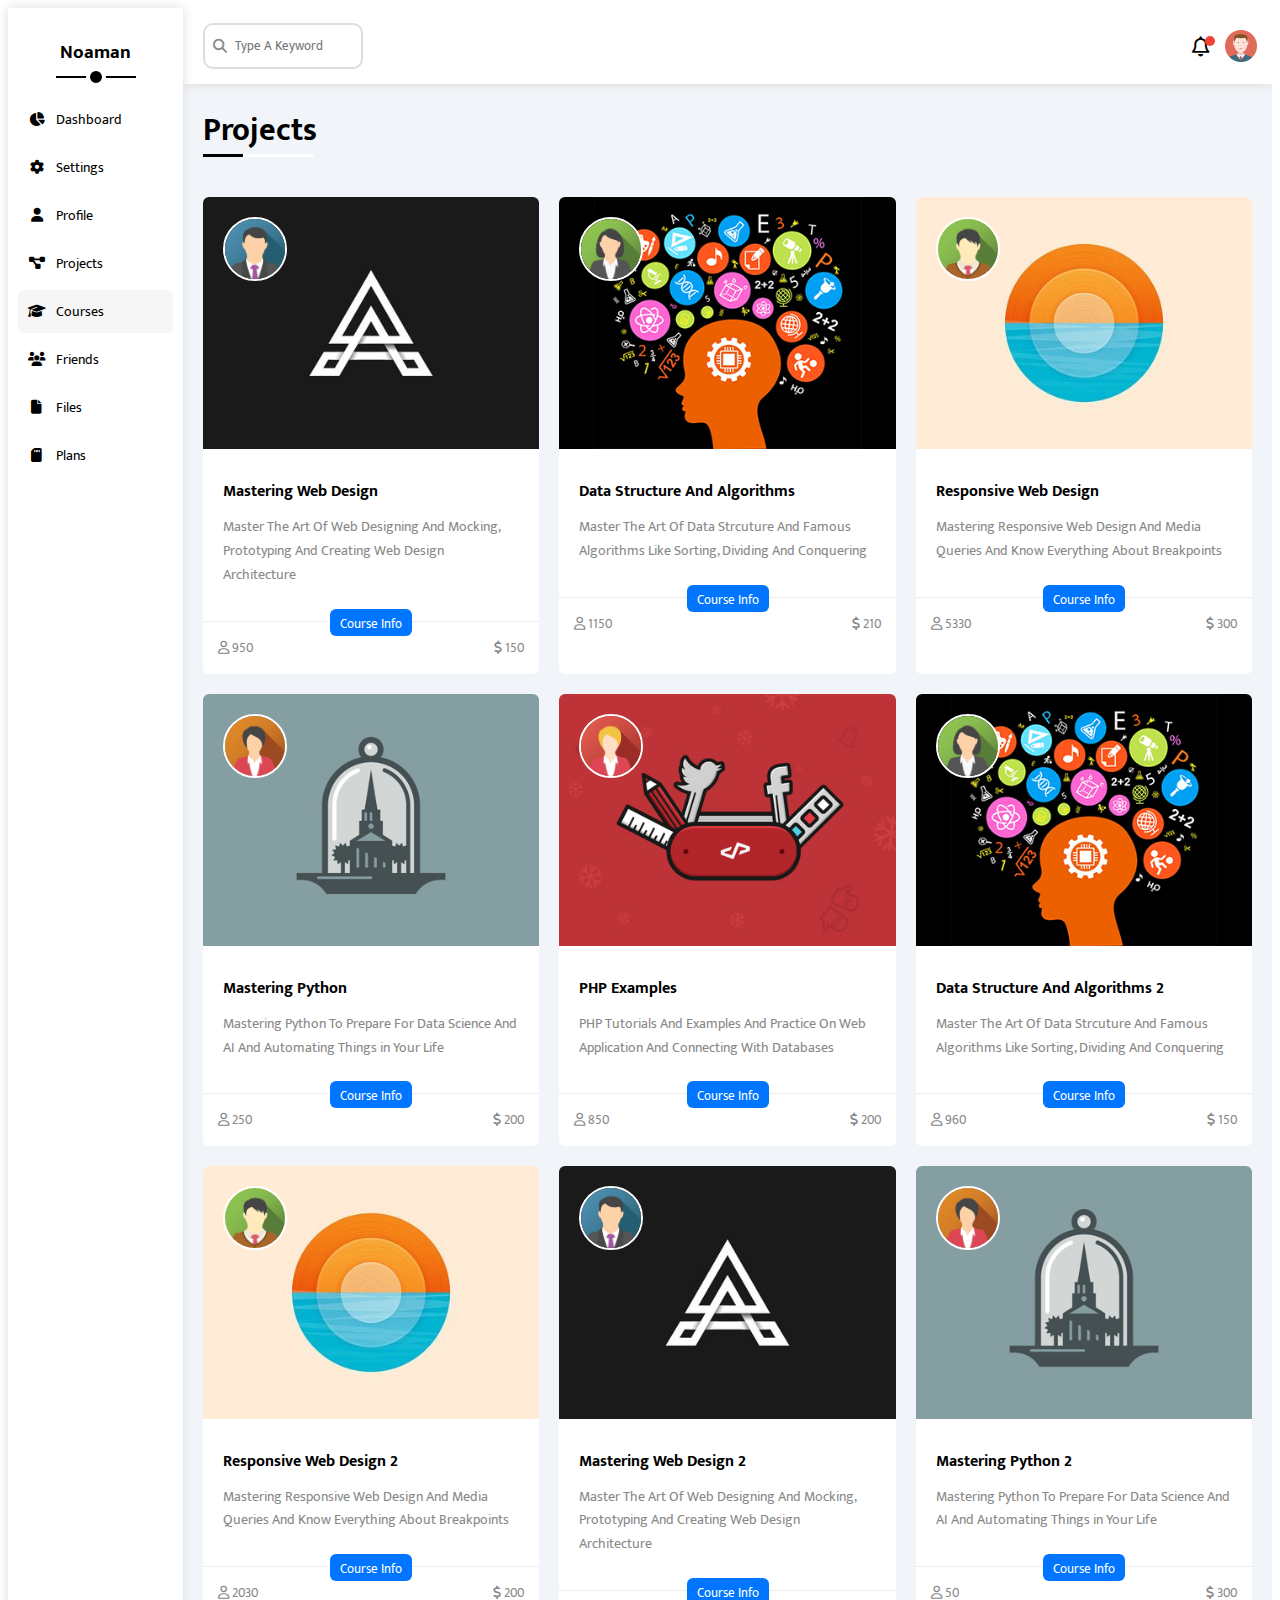
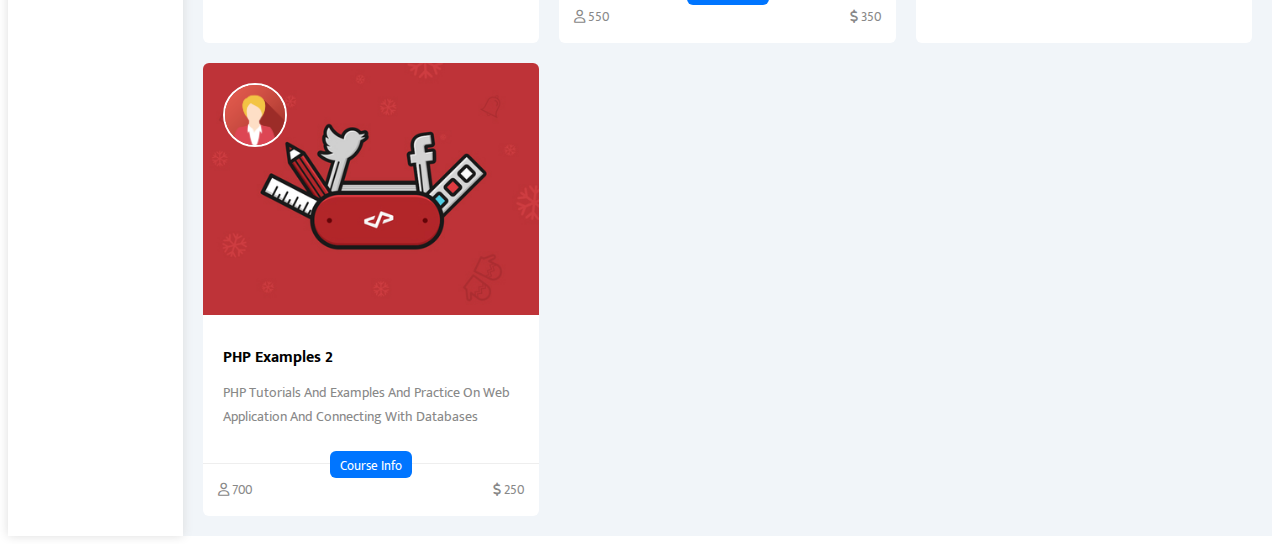
==== commit ec4c6316: "done" ====
--- a/courses.html
+++ b/courses.html
@@ -24,46 +24,46 @@
 </head>
 
 <body>
-  <main class="page d-flex">
-    <aside class="sidebar bg-white p-10 p-relative">
-      <h3 class="p-relative text-c">Noaman</h3>
-      <ul>
-        <li><a class="d-flex align-center fs-14 c-black rad-6 p-10" href="index.html">
+<main class="page d-flex min-h-100 bg-f1f">
+    <aside class="sidebar bg-white p-10 p-relative shadow-ddd w-200">
+      <h3 class="mb-30 p-relative text-c">Noaman</h3>
+      <ul class="list-none p-0">
+        <li><a class="mb-5 transition-3 d-flex align-center fs-14 c-black rad-6 p-10" href="index.html">
             <i class="fa-solid fa-chart-pie fa-fw"></i>
             <span class="hide-mobile">Dashboard</span>
           </a></li>
 
-        <li><a class="d-flex align-center fs-14 c-black rad-6 p-10" href="index.html">
+        <li><a class="mb-5 transition-3 d-flex align-center fs-14 c-black rad-6 p-10" href="index.html">
             <i class="fa-solid fa-gear fa-fw"></i>
             <span class="hide-mobile">Settings</span>
           </a></li>
 
-        <li><a class=" d-flex align-center fs-14 c-black rad-6 p-10" href="index.html">
+        <li><a class="mb-5 transition-3  d-flex align-center fs-14 c-black rad-6 p-10" href="index.html">
             <i class="fa-solid fa-user fa-fw"></i>
             <span class="hide-mobile">Profile</span>
           </a></li>
 
-        <li><a class="d-flex align-center fs-14 c-black rad-6 p-10" href="index.html">
+        <li><a class="mb-5 transition-3 d-flex align-center fs-14 c-black rad-6 p-10" href="index.html">
             <i class="fa-solid fa-diagram-project fa-fw"></i>
             <span class="hide-mobile">Projects</span>
           </a></li>
 
-        <li><a class="active d-flex align-center fs-14 c-black rad-6 p-10" href="index.html">
+        <li><a class="mb-5 transition-3 active d-flex align-center fs-14 c-black rad-6 p-10" href="index.html">
             <i class="fa-solid fa-graduation-cap fa-fw"></i>
             <span class="hide-mobile">Courses</span>
           </a></li>
 
-        <li><a class="d-flex align-center fs-14 c-black rad-6 p-10" href="index.html">
+        <li><a class="mb-5 transition-3 d-flex align-center fs-14 c-black rad-6 p-10" href="index.html">
             <i class="fa-solid fa-users fa-fw"></i>
             <span class="hide-mobile">Friends</span>
           </a></li>
 
-        <li><a class="d-flex align-center fs-14 c-black rad-6 p-10" href="index.html">
+        <li><a class="mb-5 transition-3 d-flex align-center fs-14 c-black rad-6 p-10" href="index.html">
             <i class="fa-solid fa-file fa-fw"></i>
             <span class="hide-mobile">Files</span>
           </a></li>
 
-        <li><a class="d-flex align-center fs-14 c-black rad-6 p-10" href="index.html">
+        <li><a class="mb-5 transition-3 d-flex align-center fs-14 c-black rad-6 p-10" href="index.html">
             <i class="fa-solid fa-sd-card fa-fw"></i>
             <span class="hide-mobile">Plans</span>
           </a></li>
--- a/CSS/framework.css
+++ b/CSS/framework.css
@@ -38,6 +38,9 @@
 .p-relative {
   position: relative;
 }
+.p-absolute {
+  position: absolute;
+}
 
 /* @ OVerflow */
 .h-flow {
@@ -51,17 +54,27 @@
 .h-100 {
   height: 100px;
 }
+.min-h-100 {
+  min-height: 100vh;
+}
 .w-full {
   width: 100%;
 }
 .w-fit {
   width: fit-content;
 }
+.w-200 {
+  width: 200px;
+}
 .w-100 {
   width: 100px;
 }
 
+
 /* @ Padding */
+.p-0 {
+  padding: 0;
+}
 .p-10 {
   padding: 10px;
 }
@@ -70,6 +83,9 @@
 }
 .p-20 {
   padding: 20px;
+}
+.pt-10 {
+  padding-top: 10px;
 }
 .pt-15 {
   padding-top: 15px;
@@ -143,8 +159,14 @@
 .mb-20 {
   margin-bottom: 20px;
 }
+.mb-30 {
+  margin-bottom: 30px;
+}
 .ml-5 {
   margin-left: 5px;
+}
+.ml-10 {
+  margin-left: 10px;
 }
 .ml-15 {
   margin-left: 15px;
@@ -154,6 +176,9 @@
 .bg-eee {
   background-color: #eee;
 }
+.bg-f1f {
+  background-color: #f1f5f9;
+}
 .bg-white {
   background-color: white;
 }
@@ -189,6 +214,10 @@
 }
 .c-red {
   color: var(--red-color, #f44336);
+}
+
+.shadow-ddd {
+  box-shadow: 0 0 10px #ddd;
 }
 
 /* @ Border */
@@ -204,10 +233,16 @@
 .b-b-eee {
   border-bottom: 1px solid #eee;
 }
+.border-eee {
+  border: 1px solid #eee;
+}
 
 /* @ Font */
 .text-c {
   text-align: center;
+}
+.text-none {
+  text-decoration: none;
 }
 @media (max-width: 767px) {
   .text-c-mobile {
@@ -231,6 +266,11 @@
 }
 .fw-bold {
   font-weight: bold;
+}
+
+
+.transition-3 {
+  transition: .3s;
 }
 
 /* @ Components */
@@ -258,6 +298,10 @@
 }
 .b-none {
   border: none;
+}
+
+.list-none {
+  list-style: none;
 }
 
 @media (max-width: 767px) {
--- a/CSS/style.css
+++ b/CSS/style.css
@@ -10,13 +10,8 @@
 * {
   box-sizing: border-box;
   font-family: "Mukta", sans-serif;
-
-  --main-color: ;
-}
-
-body {
-  margin: 0;
-}
+}
+
 *:focus {
   outline: none;
 }
@@ -24,15 +19,6 @@
   text-decoration: none;
 }
 
-.page {
-  min-height: 100vh;
-  background-color: #f1f5f9;
-}
-ul {
-  list-style: none;
-  padding: 0;
-}
-
 input:focus::placeholder {
   opacity: 0;
 }
@@ -55,13 +41,6 @@
 
 /* Section Sidebar */
 
-aside {
-  box-shadow: 0 0 10px #ddd;
-  width: 200px;
-}
-aside > h3 {
-  margin-bottom: 30px;
-}
 @media (min-width: 768px) {
   aside > h3::before,
   aside > h3::after {
@@ -85,10 +64,7 @@
   }
 }
 
-aside ul li a {
-  transition: 0.3s;
-  margin-bottom: 5px;
-}
+
 
 @media (max-width: 767px) {
   aside ul li a {
@@ -983,7 +959,7 @@
   border-top: 1px solid #eee;
   font-size: 13px;
 }
-.courses-page .course .info .title{
+.courses-page .course .info .title {
   position: absolute;
   left: 50%;
   transform: translateX(-50%);
@@ -1017,8 +993,7 @@
   color: #666;
   font-size: 13px;
   cursor: pointer;
-  transition: .3s;
-  
+  transition: 0.3s;
 }
 .friends-page .contact i:hover {
   background-color: var(--blue-color, #0075ff);
@@ -1032,7 +1007,7 @@
   padding-top: 15px;
   padding-bottom: 15px;
 }
-.friends-page .friend .icons i{
+.friends-page .friend .icons i {
   margin-right: 5px;
 }
 .friends-page .friend .icons .vip {
@@ -1041,13 +1016,140 @@
   top: 50%;
   transform: translateY(-50%);
   font-size: 40px;
-  opacity: .2;
-  
-}
-
-  
+  opacity: 0.2;
+}
 
 /* Page Friends End */
+/* Page Files Start */
+.files-page {
+  flex-direction: row-reverse;
+  align-items: flex-start;
+}
+@media (max-width: 767px) {
+  .files-page {
+    flex-direction: column;
+    align-items: normal;
+  }
+}
+.files-page .files-stats {
+  min-width: 260px;
+}
+.files-page .files-stats > div {
+  padding: 5px;
+}
+.files-page .files-stats .icon {
+  width: 40px;
+  height: 40px;
+  margin-right: 10px;
+}
+.files-page .files-stats .size {
+  margin-left: auto;
+}
+.files-page .files-stats .blue {
+  background-color: rgb(0, 117, 255, 0.2);
+}
+.files-page .files-stats .green {
+  background-color: rgb(34, 197, 94, 0.2);
+}
+.files-page .files-stats .red {
+  background-color: rgb(244, 67, 54, 0.2);
+}
+.files-page .files-stats .orange {
+  background-color: rgb(245, 158, 11, 0.2);
+}
+.files-page .files-stats .upload {
+  margin: 15px auto 0;
+  transition: 0.3s;
+}
+.files-page .files-stats .upload:hover {
+  background-color: var(--blue-alt-color, #1877f2);
+}
+.files-page .files-stats .upload:hover i {
+  animation: go-up 0.8s infinite;
+}
+.files-page .files-content {
+  flex: 1;
+  grid-template-columns: repeat(auto-fill, minmax(200px, 1fr));
+}
+.files-page .files-content .file img {
+  width: 64px;
+  height: 64px;
+  transition: 0.2s;
+}
+.files-page .files-content .file:hover img {
+  rotate: 10deg;
+}
+.files-page .files-content .info {
+  border-top: 1px solid #eee;
+}
+
+/* Page Files End */
+/* Page Plans Start */
+
+.plans-page {
+  grid-template-columns: repeat(auto-fill, minmax(450px, 1fr));
+}
+
+@media (max-width: 767px) {
+  .plans-page {
+    grid-template-columns: minmax(250px, 1fr);
+    margin-left: 10px;
+    margin-right: 10px;
+    gap: 10px;
+  }
+}
+.plans-page .plan .top {
+  border-radius: 3px;
+  border: 3px solid white;
+  outline: 3px solid transparent;
+}
+.plans-page .plan.green .top {
+  outline-color: var(--green-color, #22c55e);
+}
+.plans-page .plan.blue .top {
+  outline-color: var(--blue-color, #0075ff);
+}
+.plans-page .plan.orange .top {
+  outline-color: var(--orange-color, #f59e0b);
+}
+
+.plans-page .plan .price {
+  position: relative;
+  font-size: 40px;
+  width: fit-content;
+  margin: auto;
+}
+.plans-page .plan .price span {
+  position: absolute;
+  left: -20px;
+  top: 0;
+  font-size: 26px;
+}
+.plans-page .plan ul li {
+  padding: 15px 0;
+  display: flex;
+  align-items: center;
+  font-size: 15px;
+  border-bottom: 1px solid #eee;
+}
+.plans-page .plan  ul li .yes{
+  color: var(--green-color, #22c55e);
+}
+.plans-page .plan ul li i:not(.yes, .help){
+  color: var(--red-color, #f44336);
+}
+.plans-page .plan ul li i:first-child{
+  font-size: 18px;
+  margin-right: 5px;
+}
+.plans-page .plan ul li i:last-child {
+  color: var(--grey-color, #888);
+  margin-left: auto;
+  cursor: pointer;
+}
+
+
+/* Page Plans End */
 
 .toggle-checkbox {
   appearance: none;
@@ -1098,3 +1200,12 @@
     background-color: white;
   }
 }
+@keyframes go-up {
+  0%,
+  100% {
+    transform: translateY(0);
+  }
+  50% {
+    transform: translateY(-3px);
+  }
+}
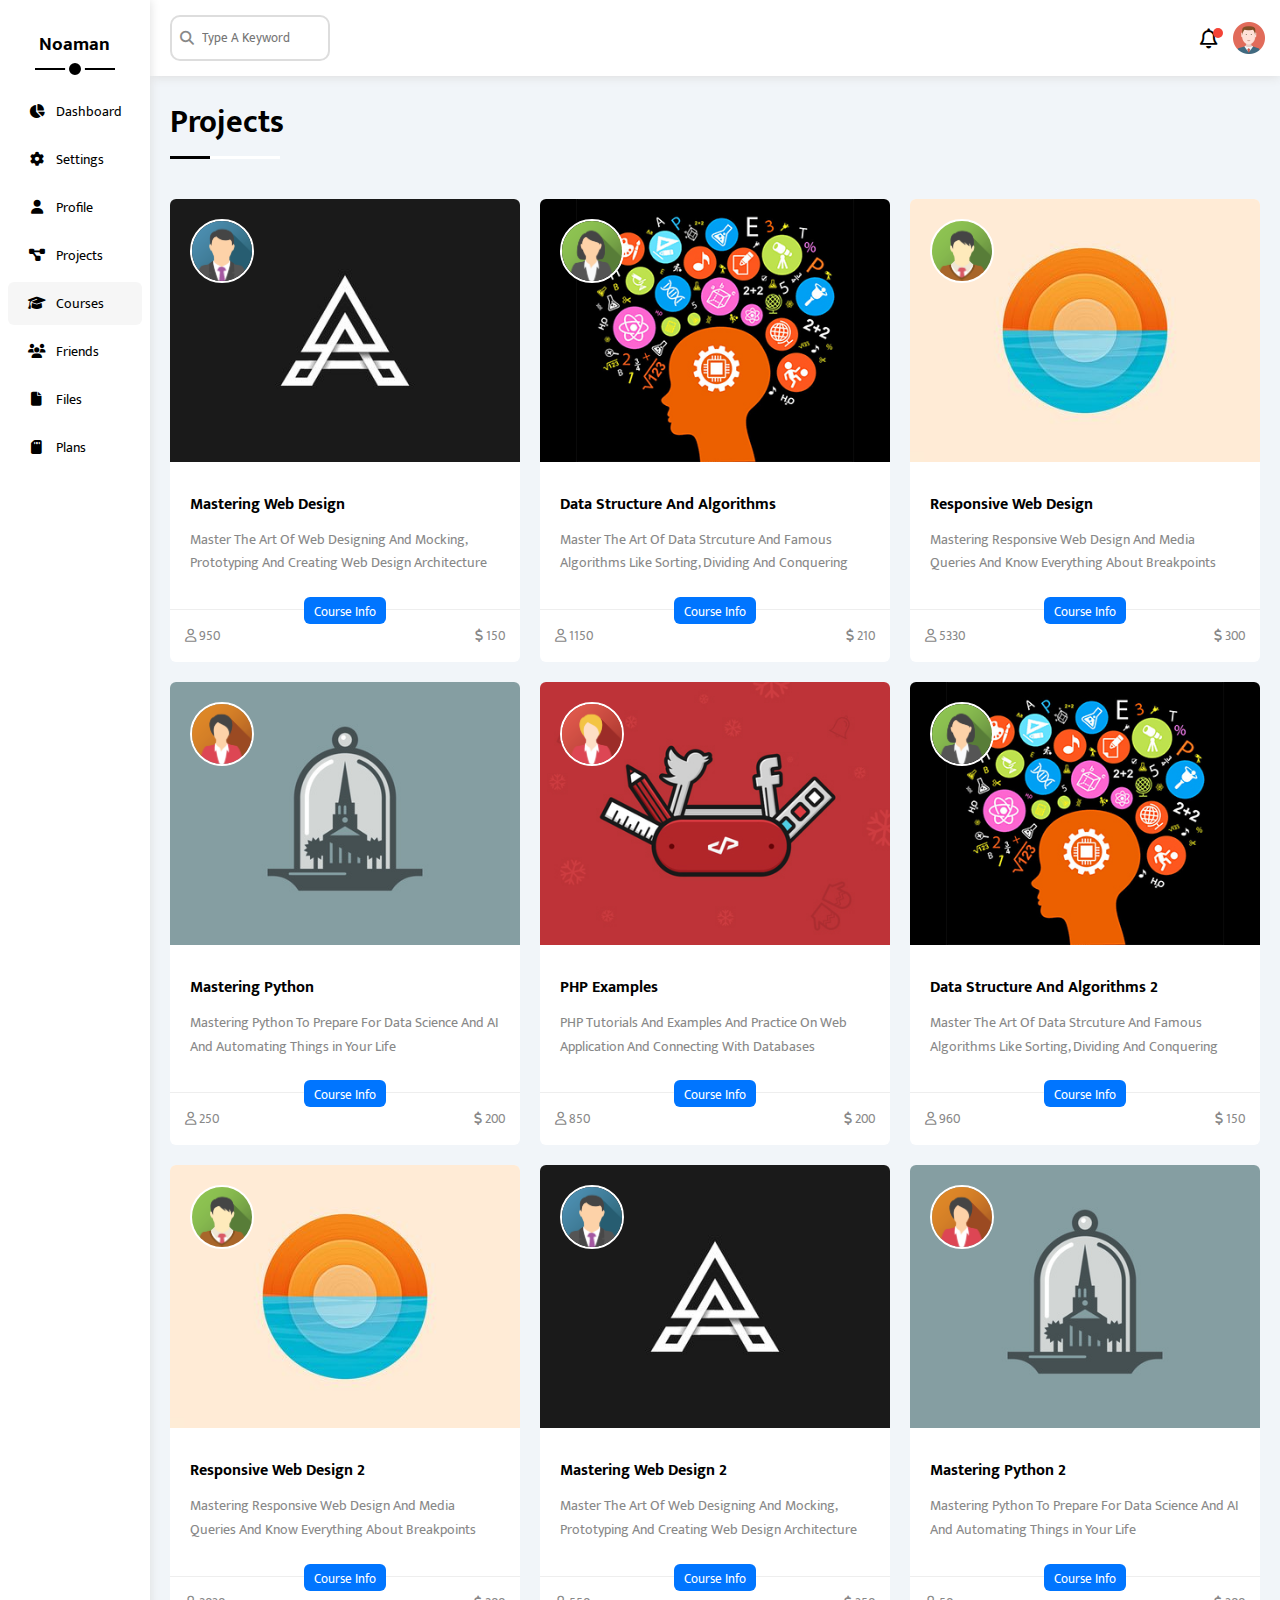
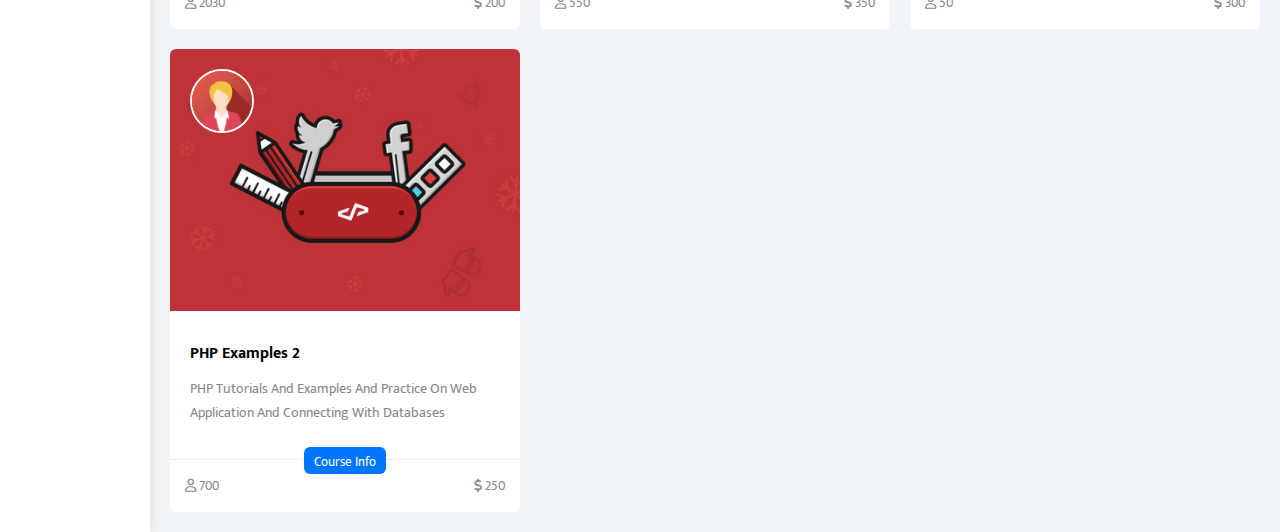
==== commit 236becf0: "some inp" ====
--- a/courses.html
+++ b/courses.html
@@ -23,7 +23,7 @@
   <link rel="stylesheet" href="CSS/style.css">
 </head>
 
-<body>
+<body class="m-0">
 <main class="page d-flex min-h-100 bg-f1f">
     <aside class="sidebar bg-white p-10 p-relative shadow-ddd w-200">
       <h3 class="mb-30 p-relative text-c">Noaman</h3>
@@ -33,37 +33,37 @@
             <span class="hide-mobile">Dashboard</span>
           </a></li>
 
-        <li><a class="mb-5 transition-3 d-flex align-center fs-14 c-black rad-6 p-10" href="index.html">
+        <li><a class="mb-5 transition-3 d-flex align-center fs-14 c-black rad-6 p-10" href="settings.html">
             <i class="fa-solid fa-gear fa-fw"></i>
             <span class="hide-mobile">Settings</span>
           </a></li>
 
-        <li><a class="mb-5 transition-3  d-flex align-center fs-14 c-black rad-6 p-10" href="index.html">
+        <li><a class="mb-5 transition-3  d-flex align-center fs-14 c-black rad-6 p-10" href="profile.html">
             <i class="fa-solid fa-user fa-fw"></i>
             <span class="hide-mobile">Profile</span>
           </a></li>
 
-        <li><a class="mb-5 transition-3 d-flex align-center fs-14 c-black rad-6 p-10" href="index.html">
+        <li><a class="mb-5 transition-3 d-flex align-center fs-14 c-black rad-6 p-10" href="projects.html">
             <i class="fa-solid fa-diagram-project fa-fw"></i>
             <span class="hide-mobile">Projects</span>
           </a></li>
 
-        <li><a class="mb-5 transition-3 active d-flex align-center fs-14 c-black rad-6 p-10" href="index.html">
+        <li><a class="mb-5 transition-3 active d-flex align-center fs-14 c-black rad-6 p-10" href="courses.html">
             <i class="fa-solid fa-graduation-cap fa-fw"></i>
             <span class="hide-mobile">Courses</span>
           </a></li>
 
-        <li><a class="mb-5 transition-3 d-flex align-center fs-14 c-black rad-6 p-10" href="index.html">
+        <li><a class="mb-5 transition-3 d-flex align-center fs-14 c-black rad-6 p-10" href="friends.html">
             <i class="fa-solid fa-users fa-fw"></i>
             <span class="hide-mobile">Friends</span>
           </a></li>
 
-        <li><a class="mb-5 transition-3 d-flex align-center fs-14 c-black rad-6 p-10" href="index.html">
+        <li><a class="mb-5 transition-3 d-flex align-center fs-14 c-black rad-6 p-10" href="files.html">
             <i class="fa-solid fa-file fa-fw"></i>
             <span class="hide-mobile">Files</span>
           </a></li>
 
-        <li><a class="mb-5 transition-3 d-flex align-center fs-14 c-black rad-6 p-10" href="index.html">
+        <li><a class="mb-5 transition-3 d-flex align-center fs-14 c-black rad-6 p-10" href="plans.html">
             <i class="fa-solid fa-sd-card fa-fw"></i>
             <span class="hide-mobile">Plans</span>
           </a></li>
--- a/CSS/style.css
+++ b/CSS/style.css
@@ -83,12 +83,25 @@
 
 @media (max-width: 767px) {
   aside {
-    width: 62px;
+    width: 62px !important;
+  }
+  aside > h3::first-letter {
+    font-size: 15px;
   }
   aside > h3 {
-    font-size: 13px;
+    font-size: 8px;
     margin-bottom: 20px;
   }
+}
+
+aside {
+  width: fit-content !important;
+  padding-left: .5rem !important;
+  padding-right: .5rem !important;
+}
+aside li a {
+  padding-left: 1.25rem !important;
+  padding-right: 1.25rem !important;
 }
 /* Section Content */
 .content {
@@ -140,6 +153,7 @@
 
 h1 {
   margin: 20px 20px 40px;
+  padding-bottom: 10px
 }
 h1::before,
 h1::after {
@@ -291,11 +305,14 @@
 .green .icon,
 .green .progress {
   background-color: rgb(34, 197, 94, 0.2);
-}
+  color: #1877f2;
+}
+
 
 /* Section Tickets */
 .tickets .box {
   width: calc(50% - 10px);
+  border: 1px solid var(--color, #eee);
 }
 @media (max-width: 767px) {
   .tickets .box {
